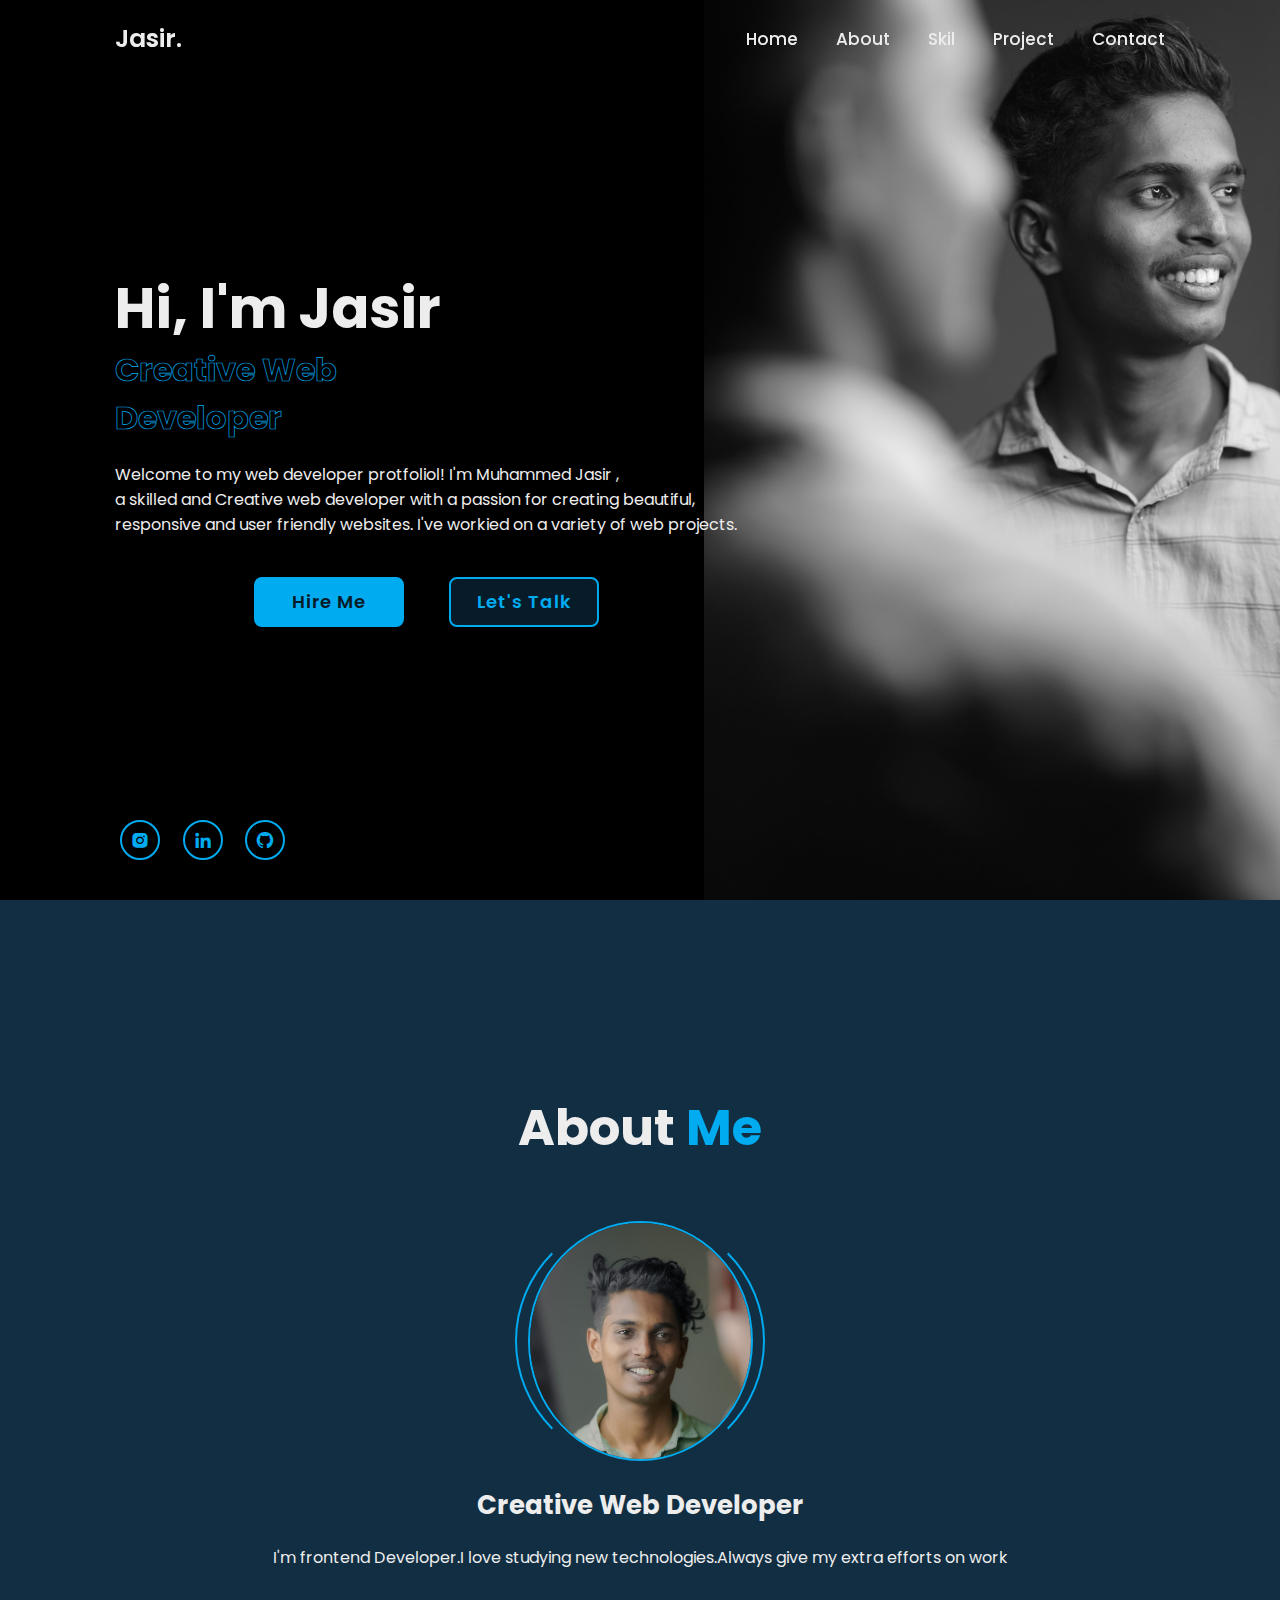
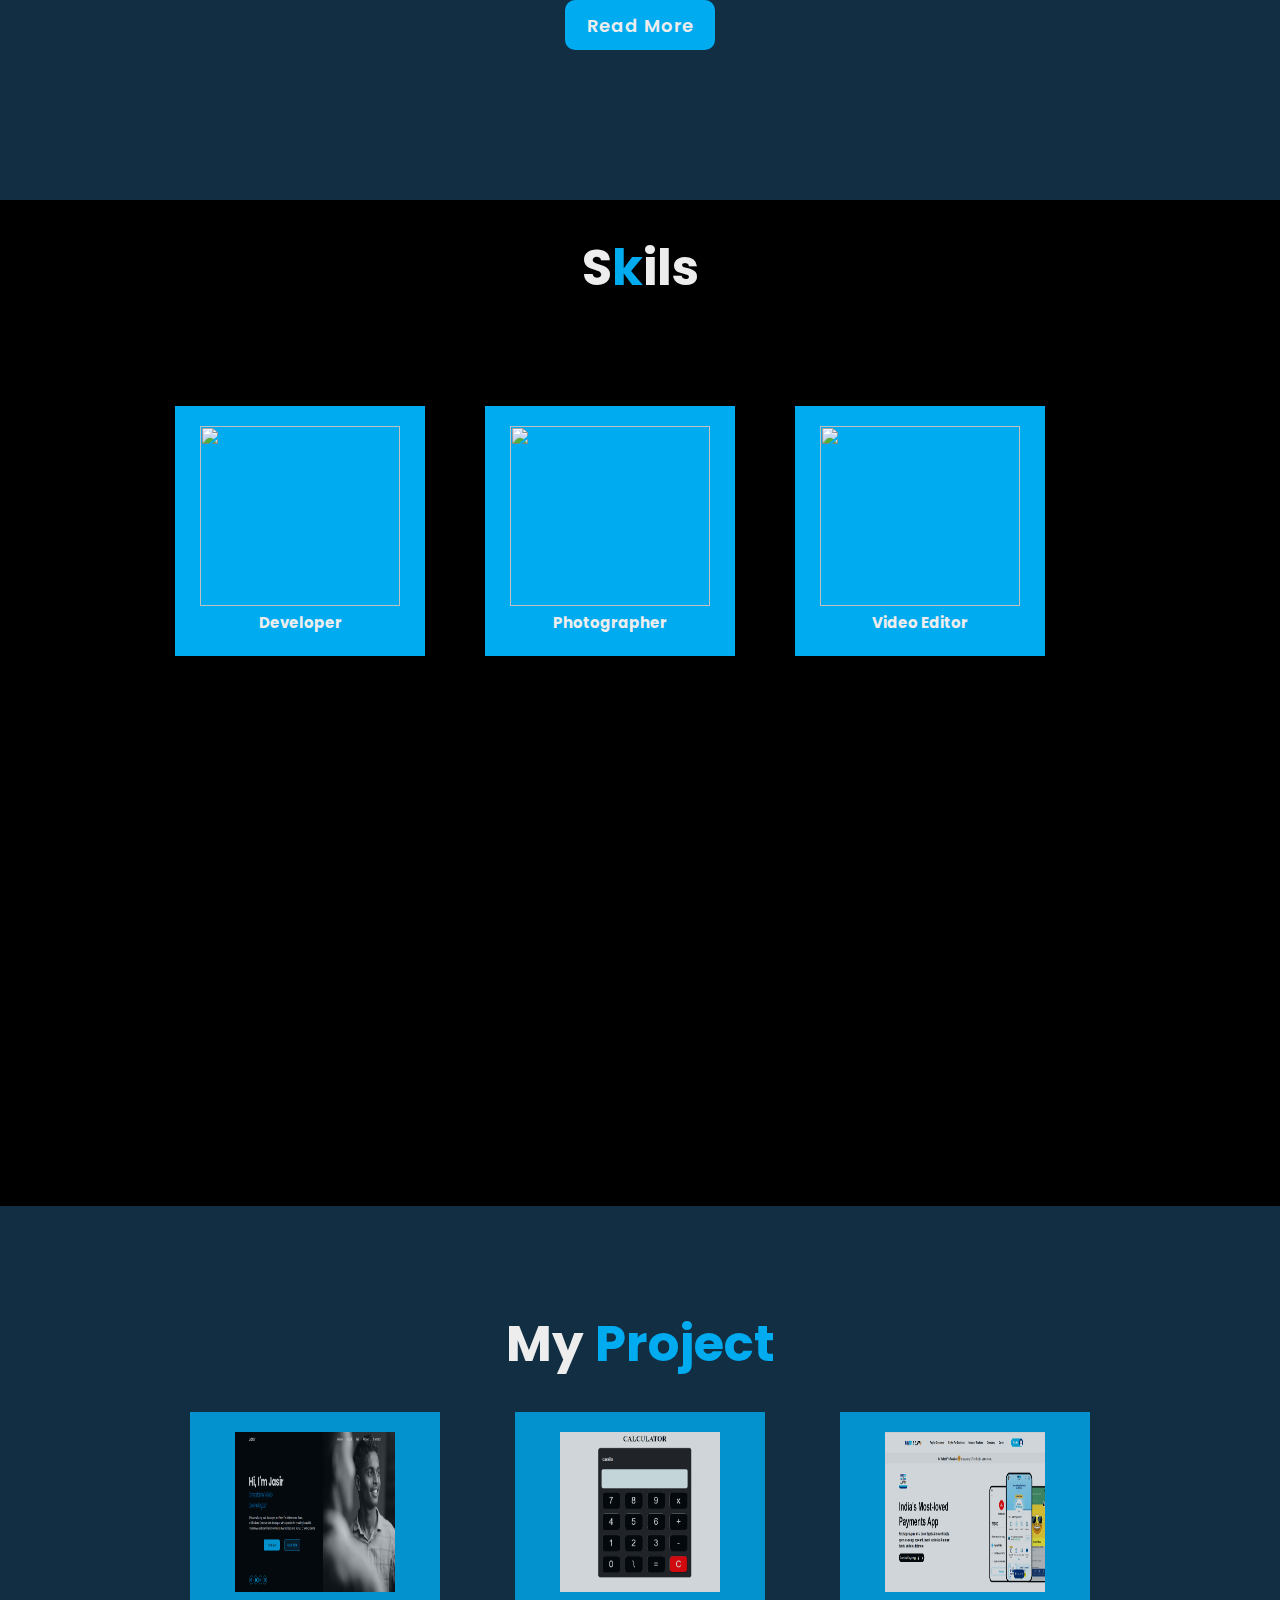
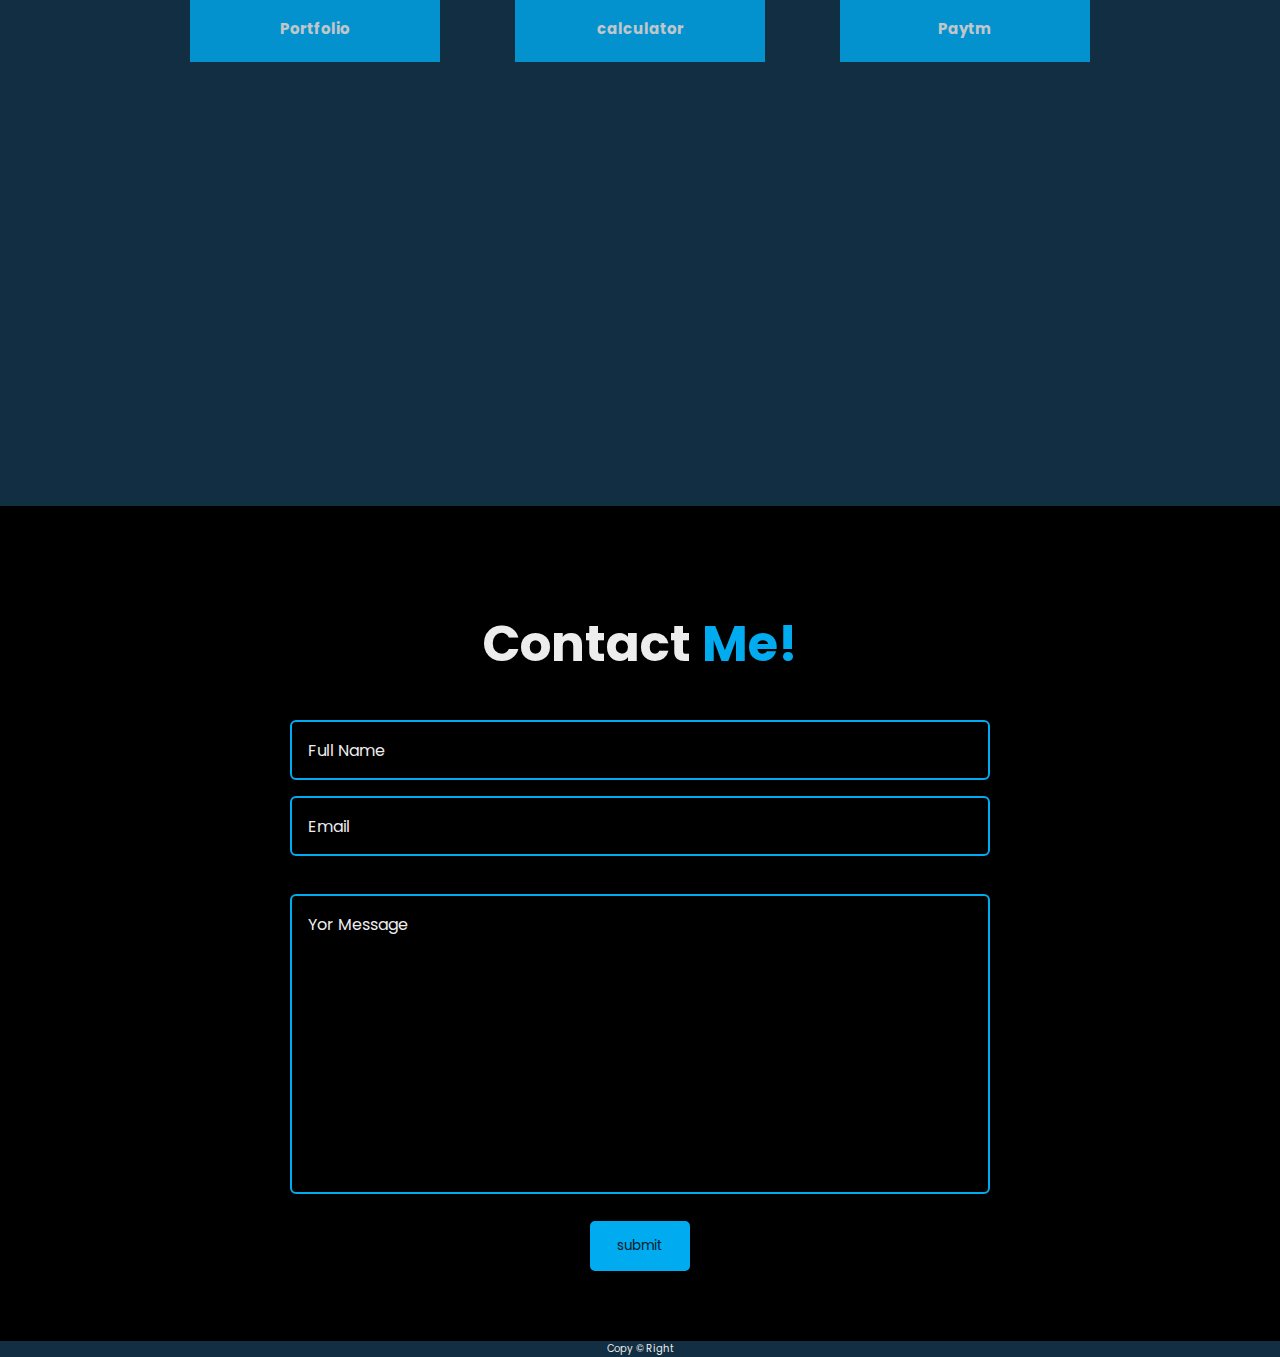
==== index.html @ b5945ac7 "first-commit" ====
<!DOCTYPE html>
<html lang="en">
<head>
    <meta charset="UTF-8">
    <meta name="viewport" content="width=device-width, initial-scale=1.0">
    <title>Portfolio</title>
    <link rel="icon" href="/portfolio/image/GZB07334.JPG">
    <link rel="stylesheet" href="index.css">
    <link href='https://unpkg.com/boxicons@2.1.4/css/boxicons.min.css' rel='stylesheet'>
    <script type="text/javascript"
    src="https://cdn.jsdelivr.net/npm/@emailjs/browser@3/dist/email.min.js">
</script>
<script type="text/javascript">
(function(){
  emailjs.init("KyHRFfjnkh3-DtB0X");
})();
</script>

      
</head>
<body>
    <header class="header">
        <a href="#" class="logo">Jasir.</a>
        <div class="bx bx-menu" id="menu-icon">
        </div>
        <nav class="navbar">
            <a href="#home" class="active">Home</a>
            <a href="#about">About</a>
            <a href="#skil">Skil</a>
            <a href="#project">Project</a>
            <a href="#contact">Contact</a>
        </nav>
    </header>

    <!--Main part -->

    <section class="home" id="home">
        <div class="home-con">
            <h1>Hi, I'm  Jasir </h1>
            <div class="text-animate">
            <h3>Creative Web Developer</h3></div>
            <p>Welcome to my web developer protfoliol! I'm Muhammed Jasir ,<br> a skilled and Creative web developer with a passion for creating beautiful,<br> responsive and user friendly websites. I've workied on a variety of web projects.</p>
            <div class="btn-box">
                <a href="#" class="btn">Hire Me </a><a href="#contact" class="btn1">Let's Talk</a>
            </div>
        </div>
        <div class="home-sci">
            <a href="https://instagram.com/mohd___jasir__?igshid=OGQ5ZDc2ODk2ZA=="><i class='bx bxl-instagram-alt'></i></a>
            <a href="https://www.linkedin.com/in/jasir-kpt-6269a4294/"><i class='bx bxl-linkedin'></i></a>
            <a href="https://github.com/JasirV"><i class='bx bxl-github'></i></a>
        </div>
        <div class="home-imghover">
            <img src="image/8.JPG" alt="">
        </div>
    </section>

       <!-- ABOUT -->
       <section class="about" id="about">
        <h2 class="heading">About <span>Me</span></h2>
        <div class="about-img">
            <img src="image/GZB07334.JPG" alt="">
            <span class="circle-sp"></span>
        </div>
        <div class="about-con">
            <h3>Creative Web Developer</h3>
            <p>I'm frontend Developer.I love studying new technologies.Always give my extra efforts on work</p>
            <div class="btn-boxAb">
                <a href="/portfolio/education.html" target="_blank">
                <div class="btnAb">Read More</div>
            </a>
            </div>
        </div>
       </section>
        
             <!-- Skil -->
              <h1 class="skilsh1">S<span>k</span>ils</h1>
            <section class="skil" id="skil">
                <div class="skils">
                    <a href="/portfolio/index.html"></a>
                 <div class="skil-ph">
                    <img src="https://mishpacha.com/wp-content/uploads/2022/07/So-You-Want-to-Be-a%E2%80%A6-Web-Developer-R.jpg" alt="">
                 </div>
                 <h2 class="skil-co">Developer</h2>
                </div>
                <div class="skils">
                    <div class="skil-ph">
                       <img src="https://images.unsplash.com/photo-1581591546314-528384aab67c?ixlib=rb-4.0.3&ixid=M3wxMjA3fDB8MHxzZWFyY2h8Nnx8c29ueSUyMGNhbWVyYXxlbnwwfHwwfHx8MA%3D%3D&w=1000&q=80" alt="">
                    </div>
                    <h2 class="skil-co">Photographer</h2>
                </div>
                <div class="skils">
                    <a href="https://www.instagram.com/reel/Cs2xfQAtFg0/" target="_blank">
                    <div class="skil-ph">
                        <img src="https://i.ytimg.com/vi/J-i5gsu8_JA/maxresdefault.jpg" alt="">
                    </div>
                    <h2 class="skil-co">Video Editor</h2>
                </div>
            </a>
        
            </section>


            <!-- PROJECT  -->
            <section class="project" id="project">
                <h1 class="projecttitle">My <span>Project</span></h1>
                <div class="project-con">
                    <a href="/portfolio/index.html">
                    <div class="box-ProjectCo">
                       <img src="image/Screenshot 2023-10-04 204437.png" alt="">
                       <h2>Portfolio</h2>
                    </div>
                </a>
                    <a href="/portfolio/calculator/calculator.html">
                    <div class="box-ProjectCo">
                      <img src="image/Screenshot 2023-10-04 123328.png" alt="">
                      <h2>calculator</h2>
                    </div>
                </a>
                <a href="/portfolio/photos/paytm.html">
                    <div class="box-ProjectCo">
                        <img src="image/Screenshot 2023-10-04 124153.png" alt="">
                        <h2>Paytm</h2>
                    </div>
                </a>
                </div>
            </section>

            <!-- Contact -->
            <section class="contact" id="contact">
                <h2 class="heading">Contact <span>Me!</span></h2>
                <form action="#">
                    <div class="input-box">
                        <div class="input-field">
                            <input id="fullname" type="text" placeholder="Full Name" required>
                            <span class="focus"></span>
                        </div>
                        <div class="input-field">
                            <input id="email" type="email" placeholder="Email " required>
                            <span class="focus"></span>
                        </div>
                        <div class="textarea-field">
                            <textarea id="msg" name=""  cols="30" rows="10" placeholder="Yor Message"required></textarea>
                            <span class="focus"></span>
                        </div>
                         
                    </div>
                    <div class="btn-box">
                        <button class="btn3" onclick="sendMail()" >submit</button>
                    </div>
                </form>
            </section>
 
 
            <!-- footer -->

            <footer class="footer">
                <p>Copy &copy; Right</p>
            </footer>
    <script src="index.js" ></script>
    <script src="https://unpkg.com/sweetalert/dist/sweetalert.min.js"></script>
</body>
</html>
---- index.css ----
@import url('https://fonts.googleapis.com/css2?family=Poppins:wght@300;400;500;600;700;800;900&display=swap');

* {
    margin: 0;
    padding: 0;
    box-sizing: border-box;
    text-decoration: none;
    border: none;
    outline: none;
    scroll-behavior: smooth;
    font-family: 'Poppins', sans-serif;
}
:root{
    --bg-color:#081b29;
    --second-bg-color:#112e42;
    --text-color:#ededed;
    --main-color:#00abf0;
}
html{
    font-size: 62.5%;
    overflow-x: hidden;
}
body{
    background: black;
    color: var(--text-color);
}.header{
    position: fixed;
    top: 0;
    left: 0;
    width: 100%;
    padding: 2rem 9%;
    background-color:transparent;
    display: flex;
    justify-content: space-between;
    align-items: center;
    z-index: 100;
    transition: 3s;

}.header.sticky{
    background:var(--bg-color) ;
}
.logo{
    font-size: 2.5rem;
    color:var(--text-color);
    font-weight: 600;
}.navbar a{
    font-size: 1.7rem;
    color: var(--text-color);
    font-weight: 500;
    margin-left: 3.5rem;
    transition: .3s;
}.header a:hover,.navbar a .active {
    color: var(--main-color);
}#menu-icon{
    font-size:3.6rem;
    color: var(--text-color);
    cursor: pointer;
    display: none;
}section{
   min-height: 100vh;
    padding: 10rem 9% 2rem;

}
.home{
    display: flex;
    align-items: center;
    padding: 0 9%;
    /* background: url(image/8.JPG); */
    background-repeat: no-repeat;
}.home-imghover img{
    width: 70rem;
   
}
.home-con{
    max-width: 600rem;
    z-index: 99;
}.home-con h1{
    font-size: 5.6rem;
    font-weight: 700;
    line-height: 1.3;
}.home-con .text-animate{
    position: relative;
    width:32.8rem ;
}.home-con .text-animate h3{
    font-size: 3.2rem;
    font-weight: 700;
    color: transparent;
    -webkit-text-stroke: .7px var(--main-color);
}
.home-con h3{
    font-size: 1.4rem;
    font-weight: 700;
    color: var(--second-bg-color);
}.home-con p{
    font-size: 1.6rem;
    margin: 2rem 0 4rem;
}.btn-box{
    position: relative;
    display: flex;
    justify-content: space-between;
    width: 34.5rem;
    height: 5rem;
}
.btn-box a{
    position: relative;
    display: inline-flex;
    justify-content: center;
    align-items: center;
    width: 15rem;
    height: 100%;
    border-radius: .8rem;
    font-size: 1.8rem;
    font-weight: 600;
    letter-spacing: .1rem;
    z-index: 1;
    overflow: hidden;
    transition: .5s;
}.btn:hover{
    background:transparent;
    color: var(--text-color);
    
}.btn1:hover{
    background-color: var(--main-color);
    color: var(--text-color);
}.btn{
    position: relative;
    display: inline-flex;
    justify-content: center;
    align-items: center;
    width: 15rem;
    height: 100%;
    border-radius: .8rem;
    font-size: 1.8rem;
    font-weight: 600;
    letter-spacing: .1rem;
    z-index: 1;
    overflow: hidden;
    transition: .5s;
    background-color: var(--main-color);
    border: .2rem solid var(--main-color) ;
    color: var(--bg-color);
}.btn1{
    position: relative;
    display: inline-flex;
    justify-content: center;
    align-items: center;
    width: 15rem;
    height: 100%;
    border-radius: .8rem;
    font-size: 1.8rem;
    font-weight: 600;
    letter-spacing: .1rem;
    z-index: 1;
    overflow: hidden;
    transition: .5s;
    background-color: var(--bg-color);
    border: .2rem solid var(--main-color) ;
    color: #00abf0;
}.home-sci{
    position: absolute;
    bottom: 4rem;
    width: 170px;
    display: flex;
    justify-content: space-between;
}.home-sci a{
    position: relative;
    display: inline-flex;
    justify-content: center;
    align-items: center;
    width: 40px;
    height: 40px;
    background: transparent;
    border: .2rem solid var(--main-color);
    border-radius: 50%;
    font-size: 20px;
    color: var(--main-color);
    margin-left: .5rem;
    transition: .5s;
}.home-sci a:hover{
    background-color: var(--main-color);
    color: var(--text-color);
}

.home-imghover{
    position: absolute;
    top: 0;
    right: 0;
    width: 45%;
    height: 100%;
    background:transparent;
    overflow: hidden;
}.home-imghover:hover{
    background:var(--bg-color) ;
    opacity: .8;
}.btn-boxAb{
    position: relative;
    display: inline-flex;
    justify-content: center;
    align-items: center;
    width: 15rem;
    height: 5rem;
    border-radius: 1rem;
    font-size: 1.8rem;
    font-weight: 600;
    letter-spacing: .1rem;
    z-index: 1;
    overflow: hidden;
    transition: .5s;
    background-color: var(--main-color);
    color: var(--bg-color);
}.btn-boxAb a{
    color: var(--text-color);
}
.btn-boxAb:hover{
    background-color: transparent;
    border: .2rem solid var(--main-color);
    color: var(--text-color);
    cursor: pointer;
}.about{
    display: flex;
    justify-content:center ;
    align-items: center;
    flex-direction: column;
    gap:2rem;
    background: var(--second-bg-color);
    padding-bottom: 6rem;
}.heading{
    font-size: 5rem;
    margin-bottom: 3rem;
    text-align: center;
}.heading span{
    color: var(--main-color);
}
.about-img{
    position: relative;
    width: 25rem;
    height: 25rem;
    border-radius: 50%;
    display: flex;
    justify-content: center;
    align-items: center;
}.about-img img{
    width: 25rem;
    height: 24rem;
}
.about-img img{
    width:90% ;
    border-radius: 50%;
    border: .2rem solid var(--main-color);
}.about-img .circle-sp{
    position: absolute;
    top: 50%;
    left: 50%;
    transform: translate(-50%,-50%)rotate(0);
    width: 100%;
    height: 100%;
    border-radius: 50%;
    border-top: .2rem solid var(--second-bg-color);
    border-bottom: .2rem solid var(--second-bg-color);
    border-left: .2rem solid var(--main-color);
    border-right: .2rem solid var(--main-color);
}.about-con{
 text-align: center;
}.about-con h3{
    font-size: 2.6rem;
}.about-con p{
    font-size: 1.6rem;
    margin: 2rem 0 3rem;
}
.skils{
    width: 25rem;
    height: 25rem;
    background-color: var(--main-color);
    text-align: center;
    transition: 1s ease;
    
}.skilsh1{
    font-size: 5rem;
    margin-top: 3rem;
    text-align: center;
}.skilsh1 span{
    color: var(--main-color);
    
}
.skil{
    display: flex;
    justify-content: space-evenly;
    
   
}.skil a{
    color: var(--text-color);
}
.skil-ph img{
    margin-top: 2rem;
    height: 18rem;
    width: 20rem;
    transition: 2s ease-out;
}.skils:hover{
    cursor: pointer;
    width: 27rem;
    height: 27rem;
    padding: .5rem;
}.project{
    background-color: var(--second-bg-color);
}.box-ProjectCo{
    width: 25rem;
    height: 25rem;
    background-color: var(--main-color);
    text-align: center;
    opacity: .8;
    transition: 2s ease;
    
}.project-con{
    display: flex;
    justify-content: space-evenly;
}.projecttitle{
    font-size: 5rem;
    margin-bottom: 3rem;
    text-align: center;
}.projecttitle span{
    color: var(--main-color);
}.box-ProjectCo h2{
    color: var(--text-color);

}
.box-ProjectCo img{
    padding: 2rem;
    height: 20rem;
    width: 20rem;
}.box-ProjectCo:hover{
  width: 28rem;
  height: 28rem;
  

}.contact{
    min-height: auto;
    padding-bottom: 7rem;
} .contact form{
    max-width: 70rem;
    margin: 0 auto;
    text-align: center;
}.contact form .input-box{
    position: relative;
    display: flex;
    justify-content: space-between;
    flex-wrap: wrap;
}.contact form .input-box .input-field{
    position: relative;
    width:49%;
    margin: .8rem 0;
}.contact form .input-box .input-field input {
    width: 100%;
    height: 100%;
    padding: 1.55rem;
    font-size: 1.6rem;
    color: var(--text-color);
    background: transparent;
    border-radius: .6rem;
    border: .2rem solid var(--main-color);
}.textarea-field textarea{
    width: 70rem;
    height: 30rem;
    padding: 1.55rem;
    font-size: 1.6rem;
    color: var(--text-color);
    background: transparent;
    border-radius: .6rem;
    border: .2rem solid var(--main-color);
}.btn-box{
    margin: auto;
}.btn3{
    background-color: var(--main-color);
    border: .2rem solid var(--main-color) ;
    color: var(--bg-color);
    height: 5rem;
    width: 10rem;
    border-radius: .5rem;
    text-align: center;
    margin: auto;
    transition: .5s ease;
}.btn3:hover{
    background-color: transparent;
    color: var(--text-color);
    width: 11rem;
    height: 6rem;
    font-size: 1.8rem;
    font-weight: 700;
}.contact form .textarea-field textarea::placeholder,
.input-field input::placeholder{
    color: var(--text-color);
}.contact form .textarea-field{
    position: relative;
    margin: 3rem 0 2.7rem ;
    display:  flex;
}.contact form .textarea-field textarea{
    resize: none;
}.contact form .btn-box .btn3{
    cursor: pointer;
}.footer{
    background: var(--second-bg-color);                    
}.footer p{
    text-align: center;
}

/*media*/
@media (max-width:1200px) {
    html {
        font-size:55%;
    }
    
}@media (max-width:991px){
    .header{
        padding: 2rem 4%;
    }
    section{
        padding: 10rem 4% 2rem;
    }
    .home {
        padding:0 4%;
    }

}@media (max-width:768px){
    .header{
        background-color: var(--bg-color);
    }
    #menu-icon{
        display: block;
    }.navbar {
        position: absolute;
        top: 100%;
        left:-100%;
        width: 100%;
        padding: 1rem 4%;
        background-color: var(--bg-color);
        box-shadow: rgba(0, 0,0,.2);
        transition: .25s ease;
        transition-delay: .25s;
        
    }.navbar.active {
        left:0;
        transition-delay: 0s;
        
    }
    .navbar a {
        display: block;
        font-size: 2rem;
        margin: 3rem 0;
    }.home-imghover{
        pointer-events: none;
        background: var(--bg-color);
        opacity: .6;
    }
    .skil{
        flex-direction: column;
        align-items: center;
    }.skils{
        width: 22rem;
        height: 25rem;
        margin-top: .2rem;
    }.project-con{
        flex-direction: column;
        align-items: center;
    }.box-ProjectCo{
        width: 22rem;
        height: 25rem;
        margin-top: .2rem;
    }.home-imghover{
        width: 100%;
    }.home-imghover img{
        width: 100%;
        margin-top: 5re;
    }
} @media (max-width:520px){
    
    
    .home-con h1{
        display: flex;
        flex-direction: column;
    }
    .home-sci{
        width: 160px;
    }.home-sci a{
        width: 38px;
        height: 38px;

    }.btn-box{
        margin: auto;
    }
}
@media(max-width:462px){
    .home-con h1{
        font-size: 5.2rem;
    }
}.contact form .input-box .input-field{
    width: 100%;
}.textarea-field{
    width: 100%;
}
@media (max-width:371px){
    .home{
        justify-content: center;
    }
    .home-con{
        display: flex;
        align-items: center;
        flex-direction: column;
        text-align: center;
    }.home-con h1{
    font-size: 5rem;
    }
}
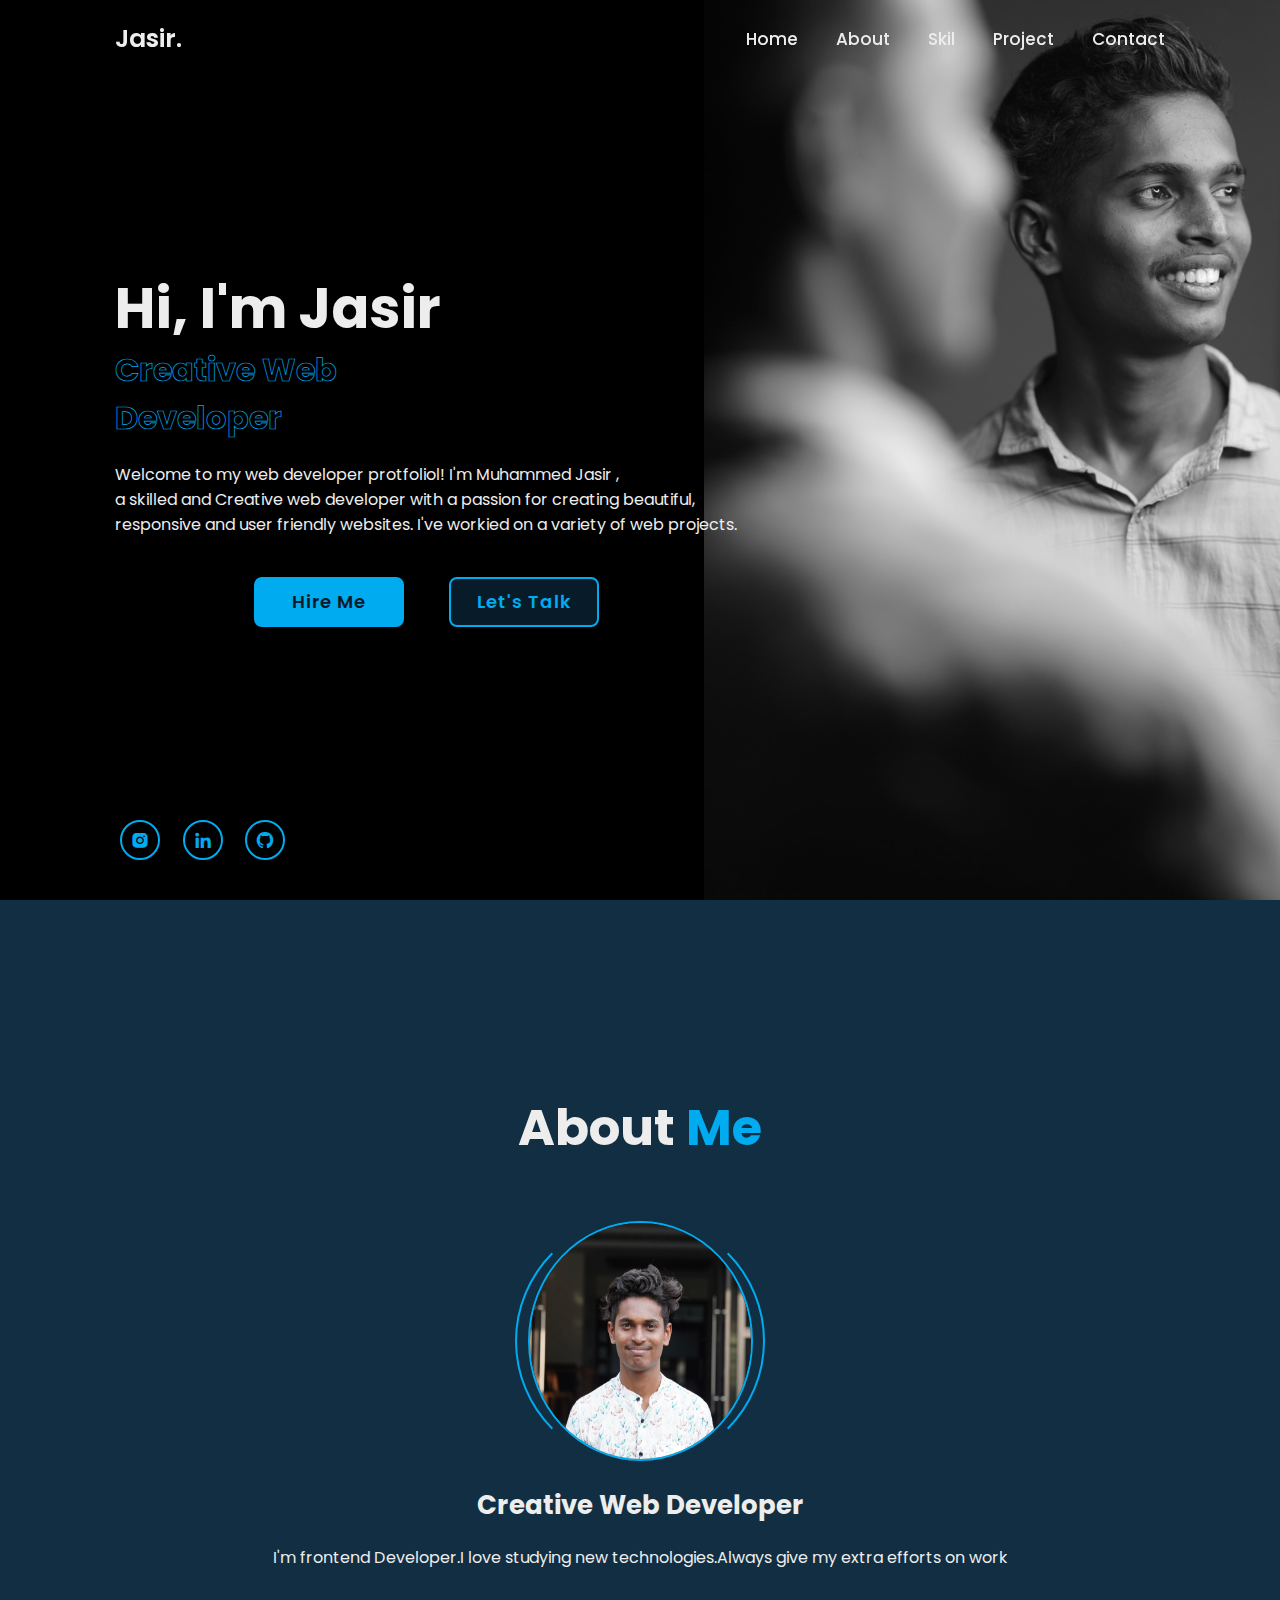
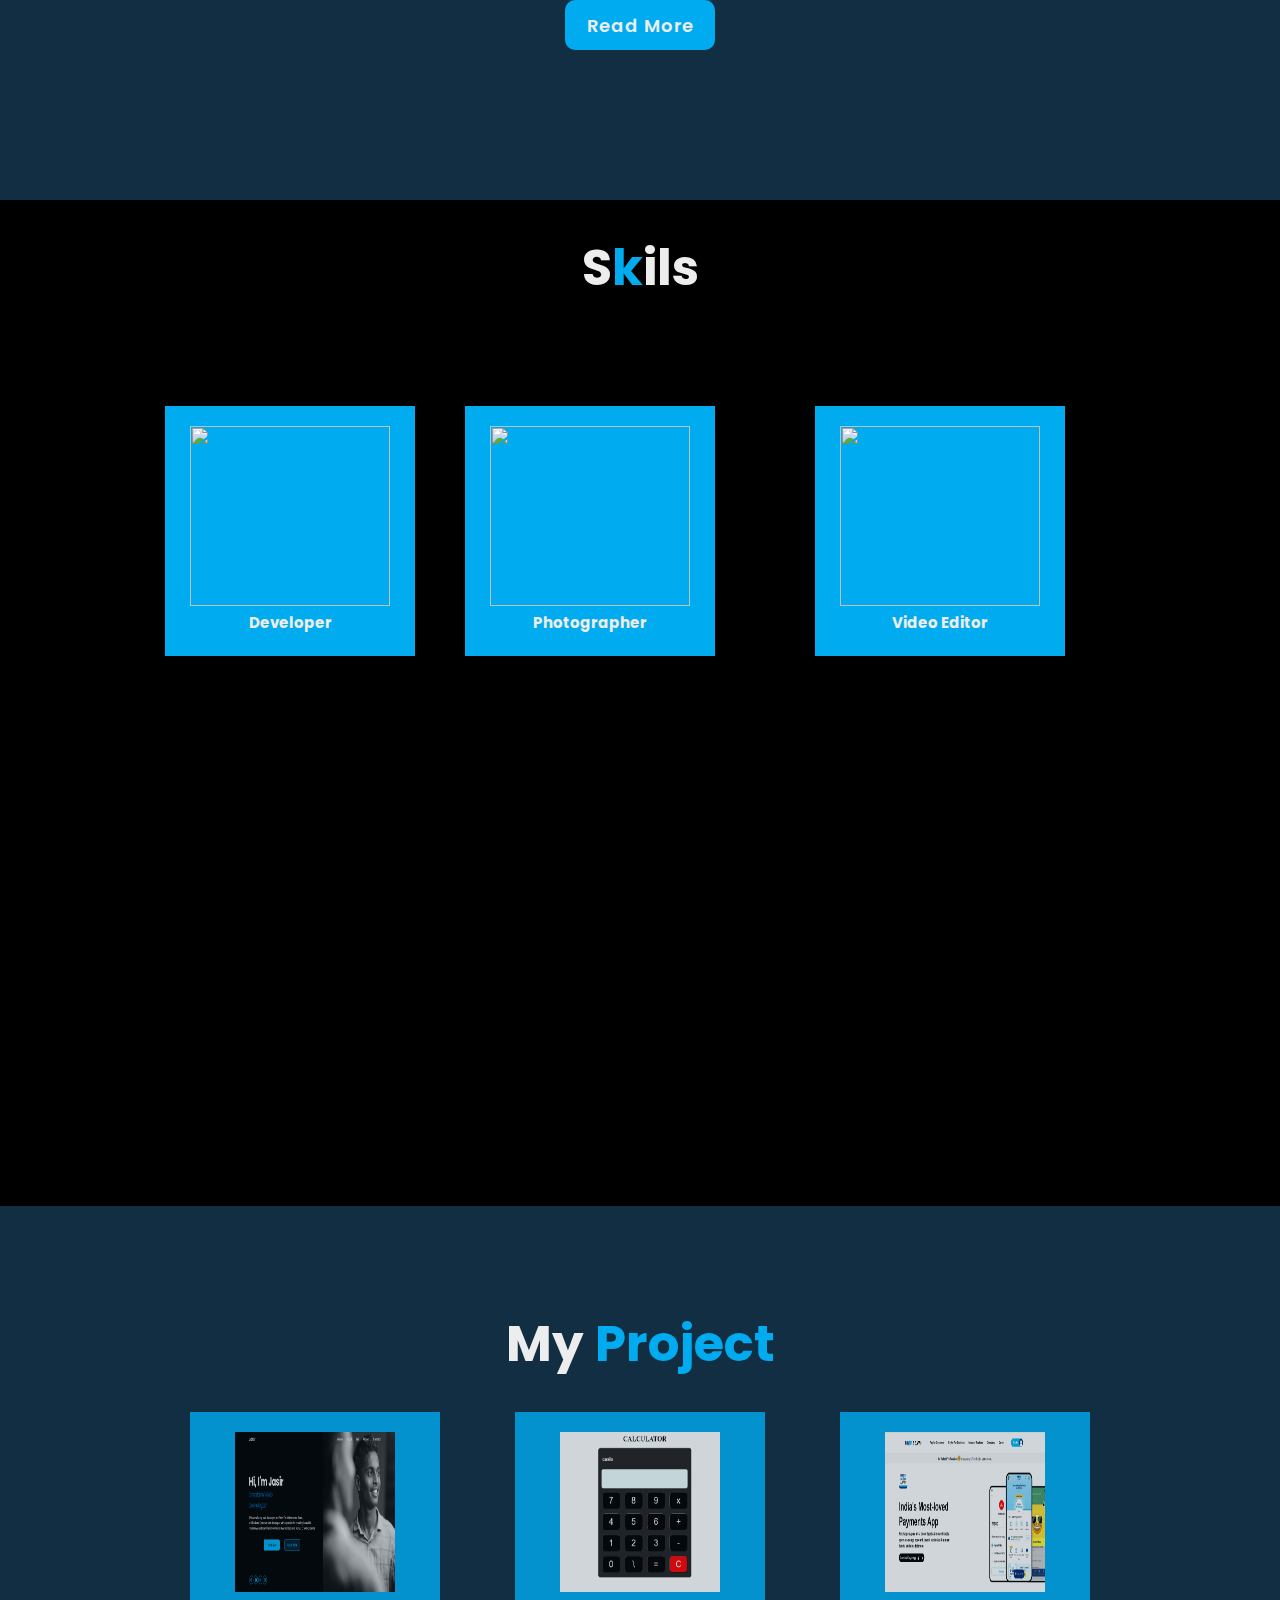
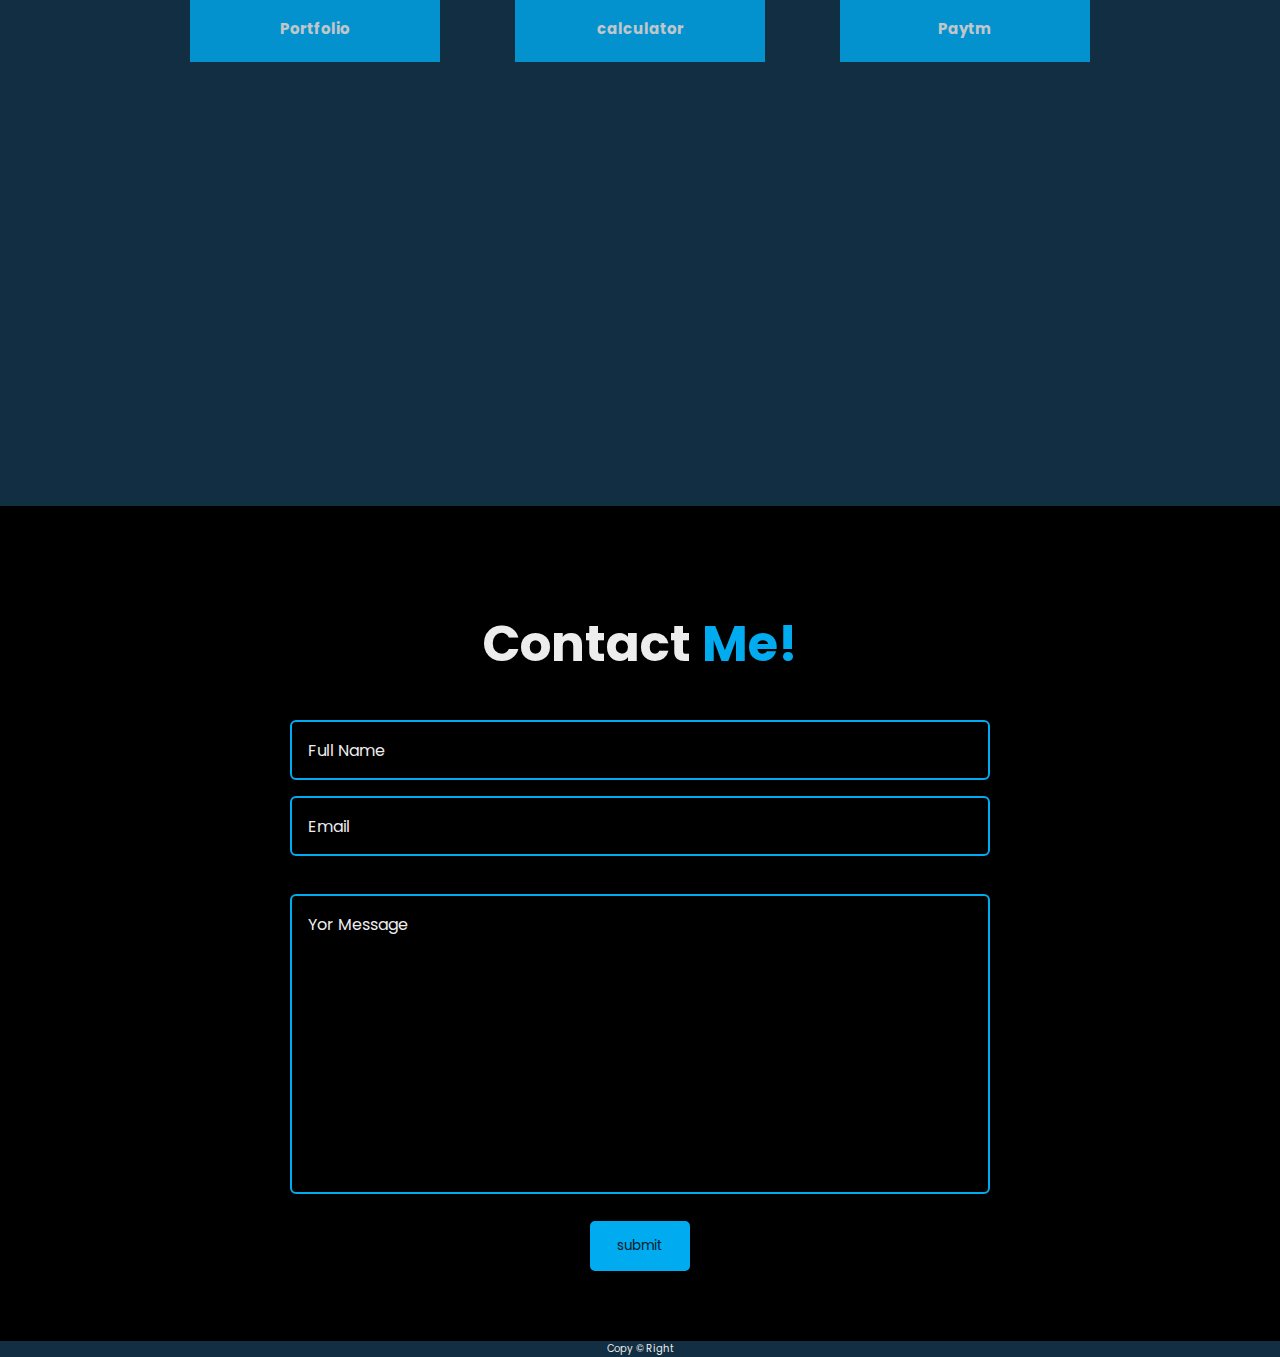
==== commit 10a1015e: "edit-nav" ====
--- a/index.html
+++ b/index.html
@@ -45,8 +45,8 @@
             </div>
         </div>
         <div class="home-sci">
-            <a href="https://instagram.com/mohd___jasir__?igshid=OGQ5ZDc2ODk2ZA=="><i class='bx bxl-instagram-alt'></i></a>
-            <a href="https://www.linkedin.com/in/jasir-kpt-6269a4294/"><i class='bx bxl-linkedin'></i></a>
+            <a href="https://instagram.com/mohd___jasir__?igshid=OGQ5ZDc2ODk2ZA==" target="_blank"><i class='bx bxl-instagram-alt'></i></a>
+            <a href="https://www.linkedin.com/in/jasir-kpt-6269a4294/" target="_blank"><i class='bx bxl-linkedin'></i></a>
             <a href="https://github.com/JasirV"><i class='bx bxl-github'></i></a>
         </div>
         <div class="home-imghover">
@@ -58,7 +58,7 @@
        <section class="about" id="about">
         <h2 class="heading">About <span>Me</span></h2>
         <div class="about-img">
-            <img src="image/GZB07334.JPG" alt="">
+            <img src="/image/WhatsApp Image 2023-10-05 at 10.01.28_6862fccb.jpg" alt="">
             <span class="circle-sp"></span>
         </div>
         <div class="about-con">
@@ -76,20 +76,22 @@
               <h1 class="skilsh1">S<span>k</span>ils</h1>
             <section class="skil" id="skil">
                 <div class="skils">
-                    <a href="/portfolio/index.html"></a>
+                    <a href="/portfolio/index.html" target="_blank"></a>
                  <div class="skil-ph">
                     <img src="https://mishpacha.com/wp-content/uploads/2022/07/So-You-Want-to-Be-a%E2%80%A6-Web-Developer-R.jpg" alt="">
                  </div>
                  <h2 class="skil-co">Developer</h2>
                 </div>
                 <div class="skils">
+                    <a href="/photoalbum.html" target="_blank">
                     <div class="skil-ph">
                        <img src="https://images.unsplash.com/photo-1581591546314-528384aab67c?ixlib=rb-4.0.3&ixid=M3wxMjA3fDB8MHxzZWFyY2h8Nnx8c29ueSUyMGNhbWVyYXxlbnwwfHwwfHx8MA%3D%3D&w=1000&q=80" alt="">
                     </div>
                     <h2 class="skil-co">Photographer</h2>
                 </div>
+            </a>
                 <div class="skils">
-                    <a href="https://www.instagram.com/reel/Cs2xfQAtFg0/" target="_blank">
+                    <a href="videoalbum.html" target="_blank">
                     <div class="skil-ph">
                         <img src="https://i.ytimg.com/vi/J-i5gsu8_JA/maxresdefault.jpg" alt="">
                     </div>
@@ -128,7 +130,7 @@
             <!-- Contact -->
             <section class="contact" id="contact">
                 <h2 class="heading">Contact <span>Me!</span></h2>
-                <form action="#">
+                <form action="#" onsubmit="sendMail(); reset(); return false;">
                     <div class="input-box">
                         <div class="input-field">
                             <input id="fullname" type="text" placeholder="Full Name" required>
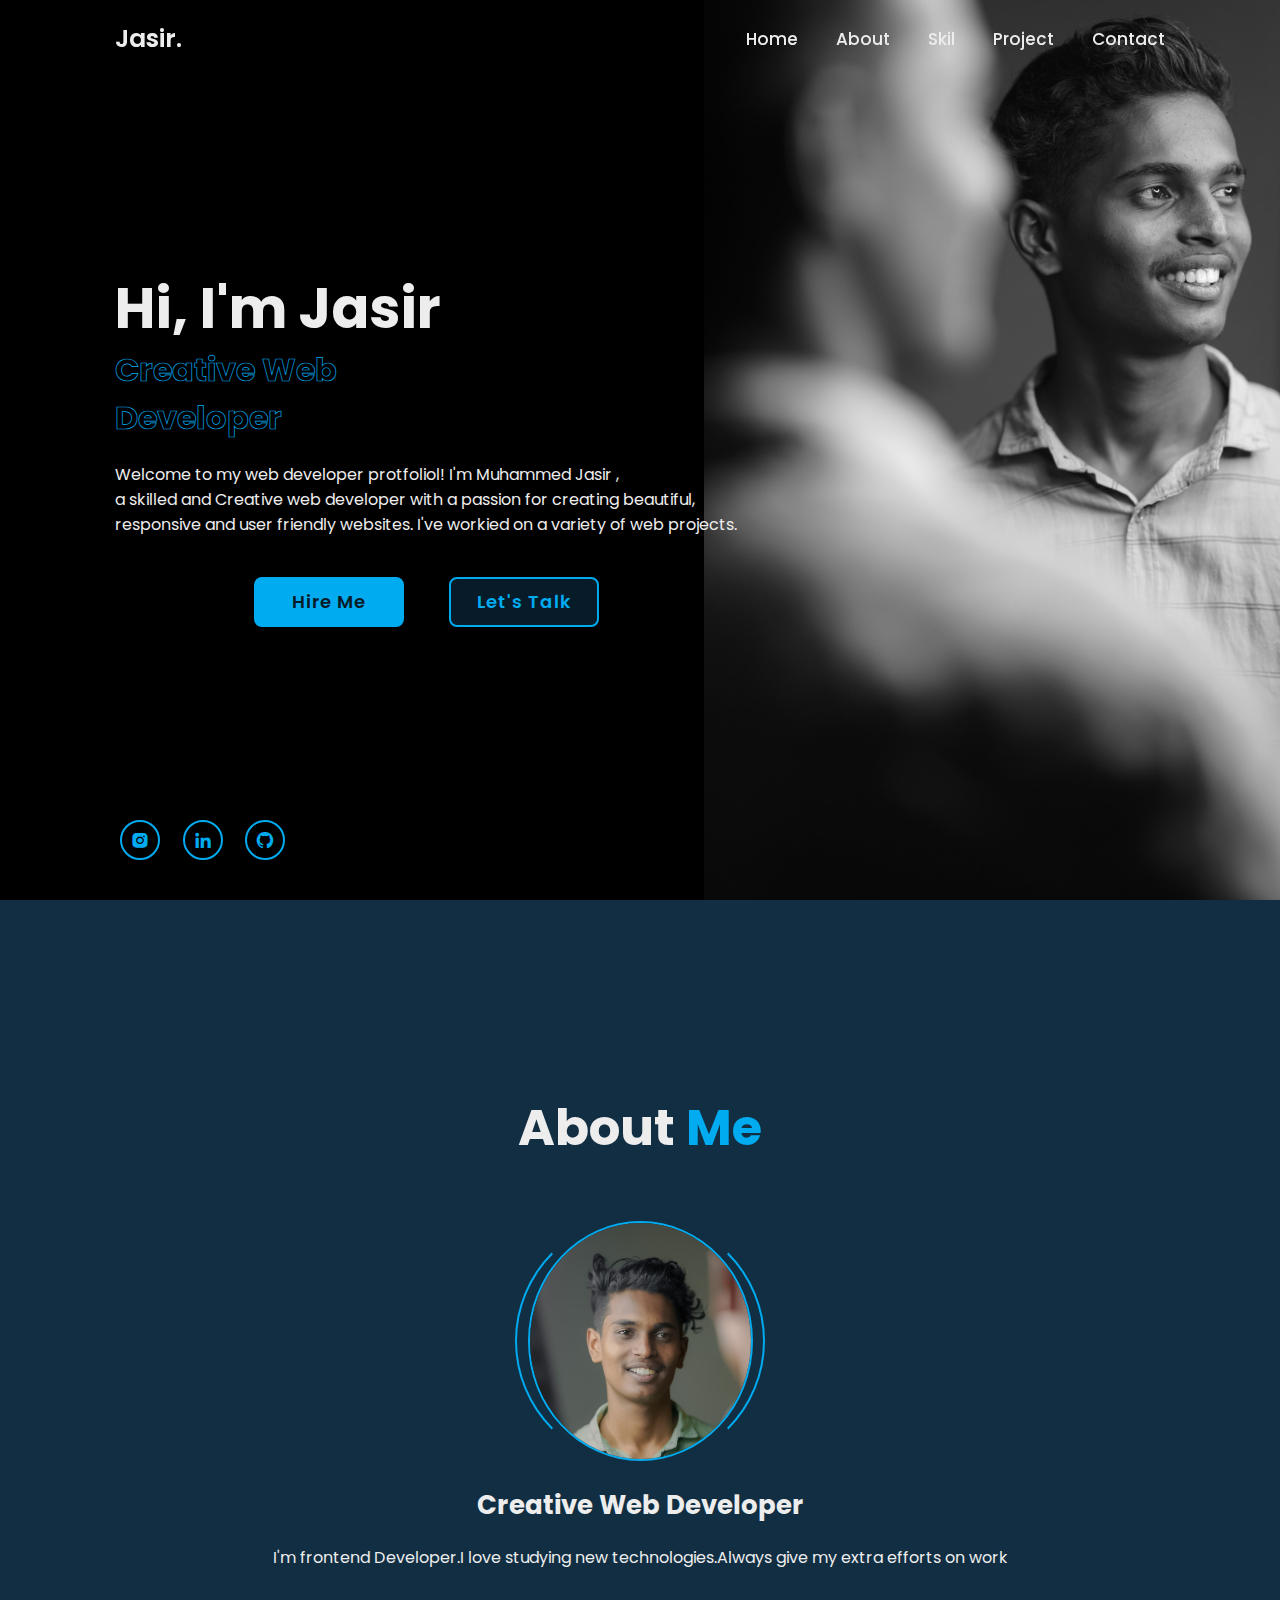
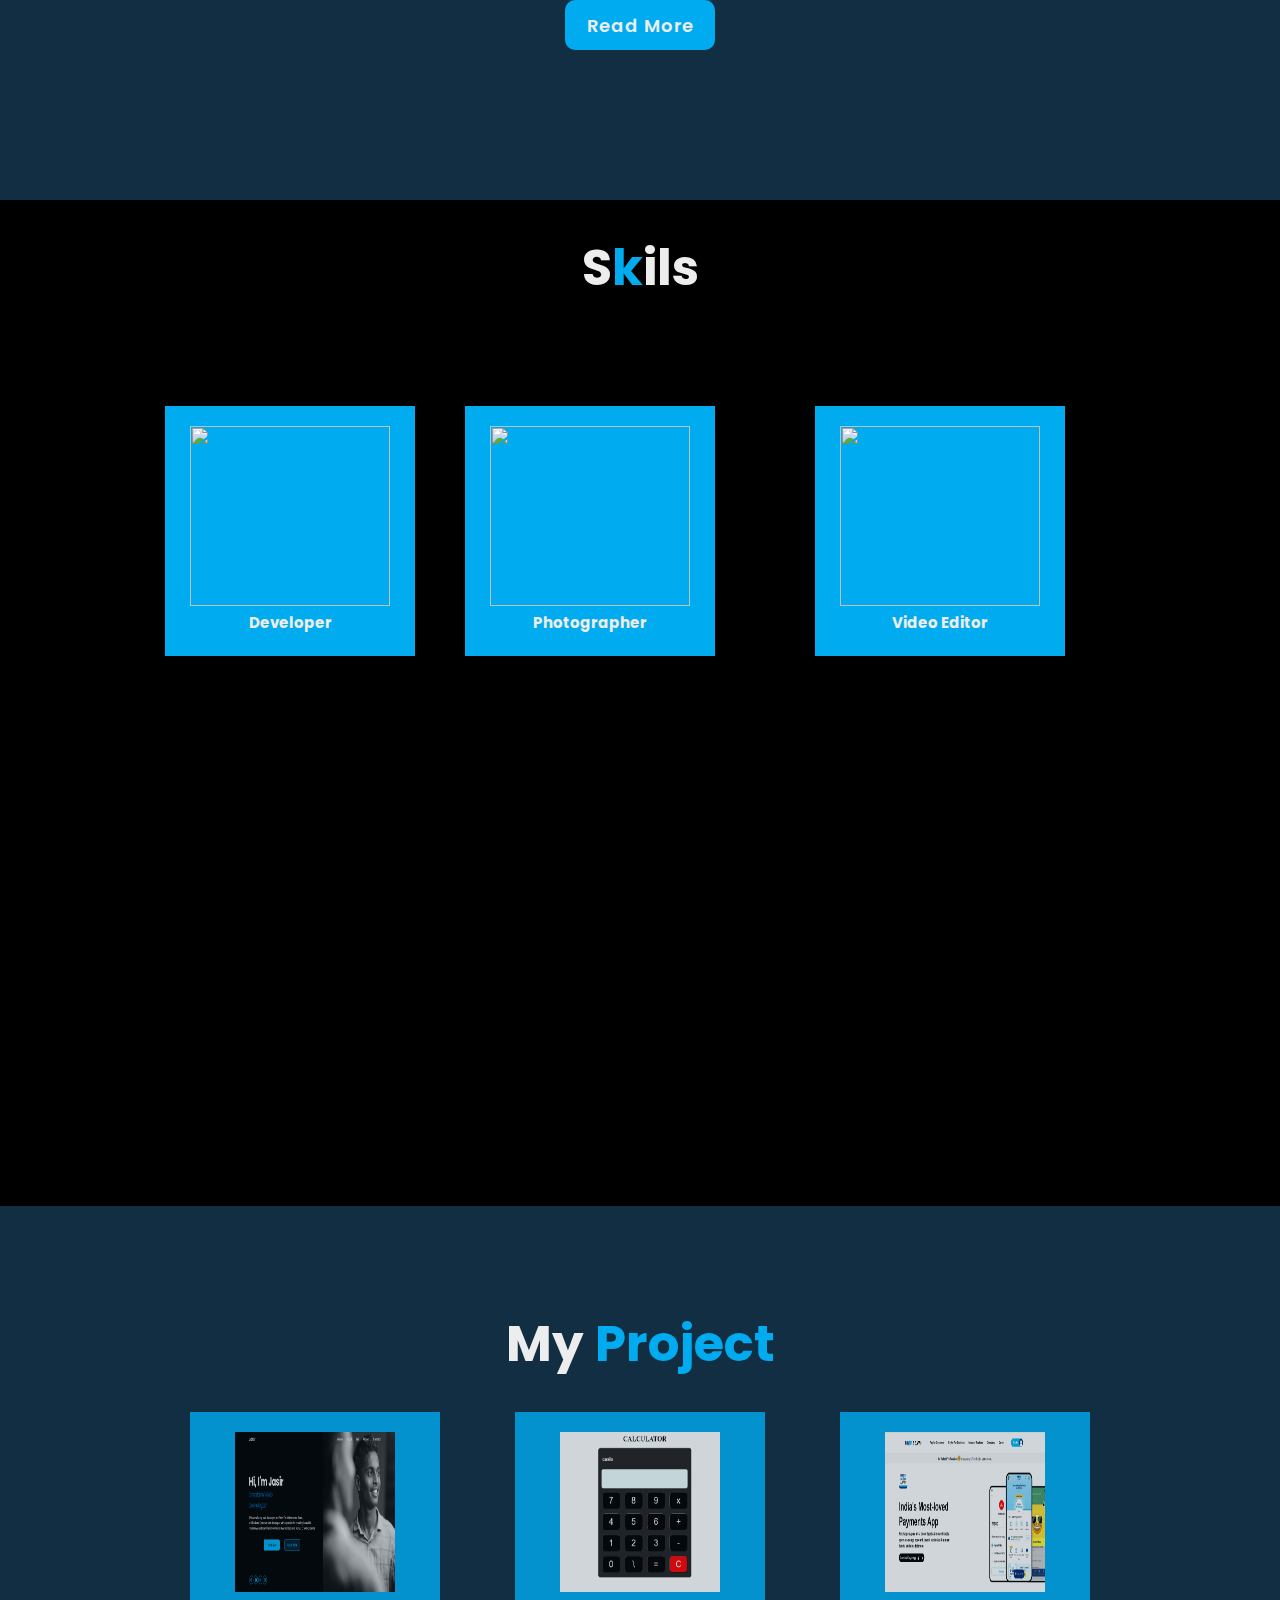
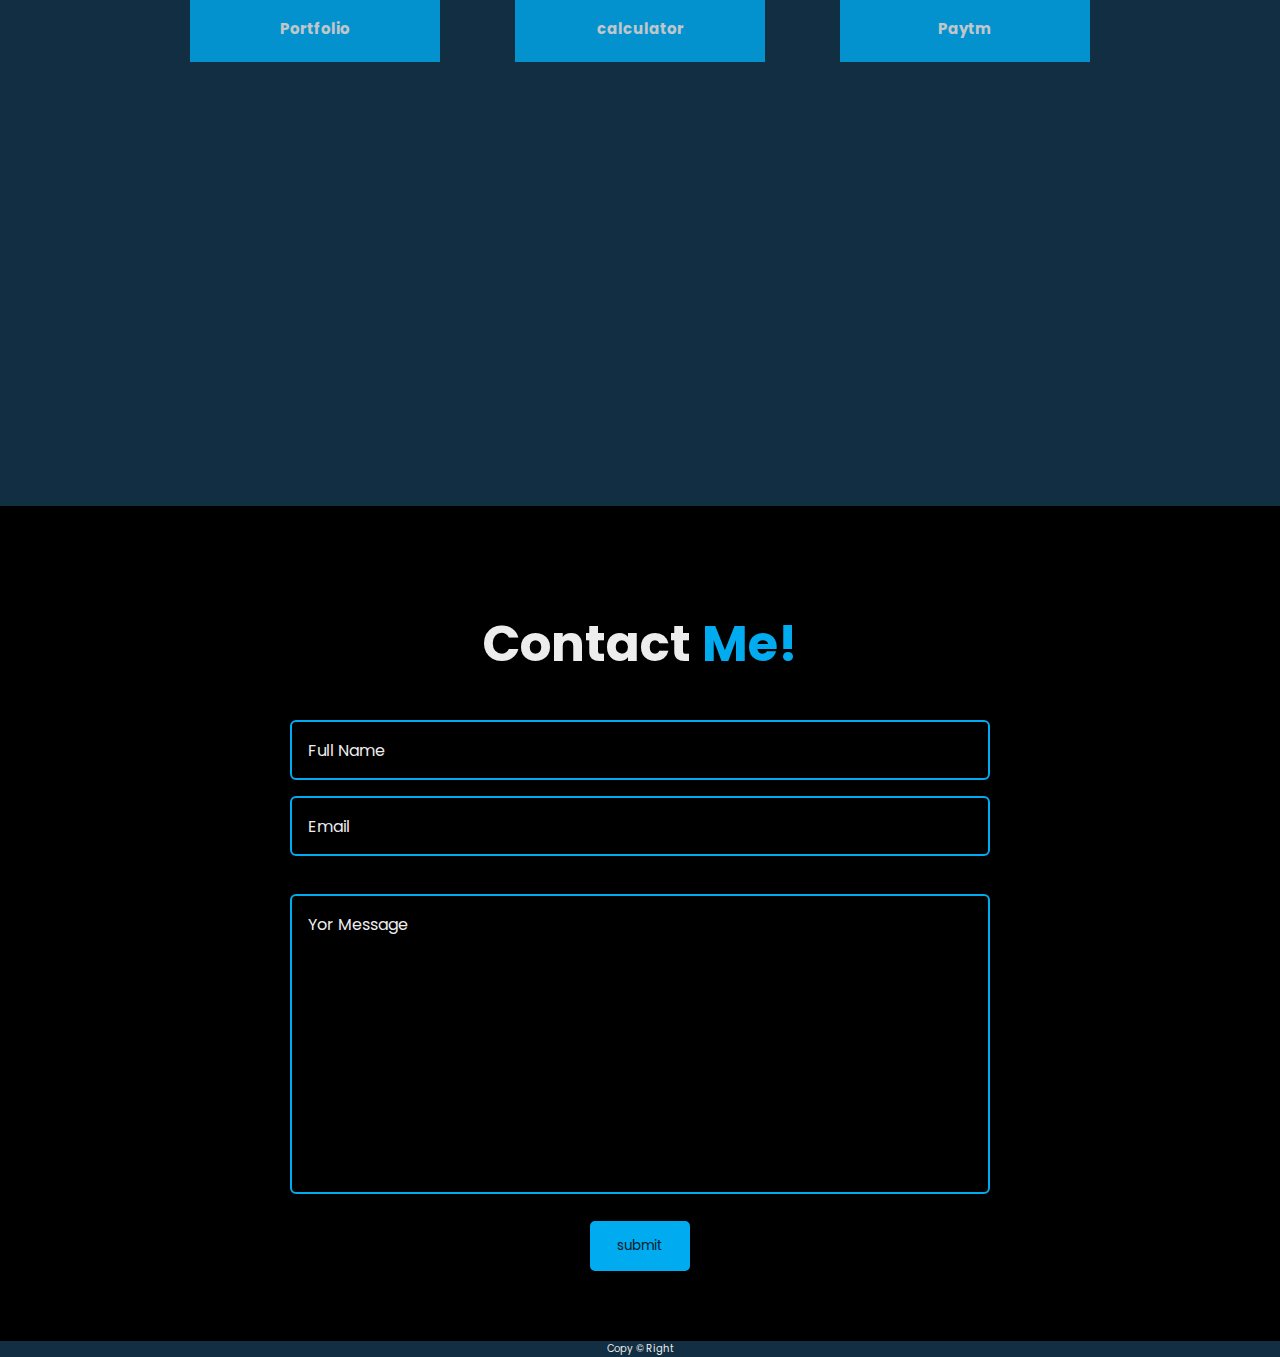
==== commit 531b2cc5: "edit-education" ====
--- a/index.html
+++ b/index.html
@@ -56,9 +56,9 @@
 
        <!-- ABOUT -->
        <section class="about" id="about">
-        <h2 class="heading">About <span>Me</span></h2>
+        <h2 class="heading">About <span>Me </span></h2>
         <div class="about-img">
-            <img src="/image/WhatsApp Image 2023-10-05 at 10.01.28_6862fccb.jpg" alt="">
+            <img src="/image/GZB07334.JPG" alt="">
             <span class="circle-sp"></span>
         </div>
         <div class="about-con">
@@ -83,7 +83,7 @@
                  <h2 class="skil-co">Developer</h2>
                 </div>
                 <div class="skils">
-                    <a href="/photoalbum.html" target="_blank">
+                    <a href="photoalbum.html" target="_blank">
                     <div class="skil-ph">
                        <img src="https://images.unsplash.com/photo-1581591546314-528384aab67c?ixlib=rb-4.0.3&ixid=M3wxMjA3fDB8MHxzZWFyY2h8Nnx8c29ueSUyMGNhbWVyYXxlbnwwfHwwfHx8MA%3D%3D&w=1000&q=80" alt="">
                     </div>
